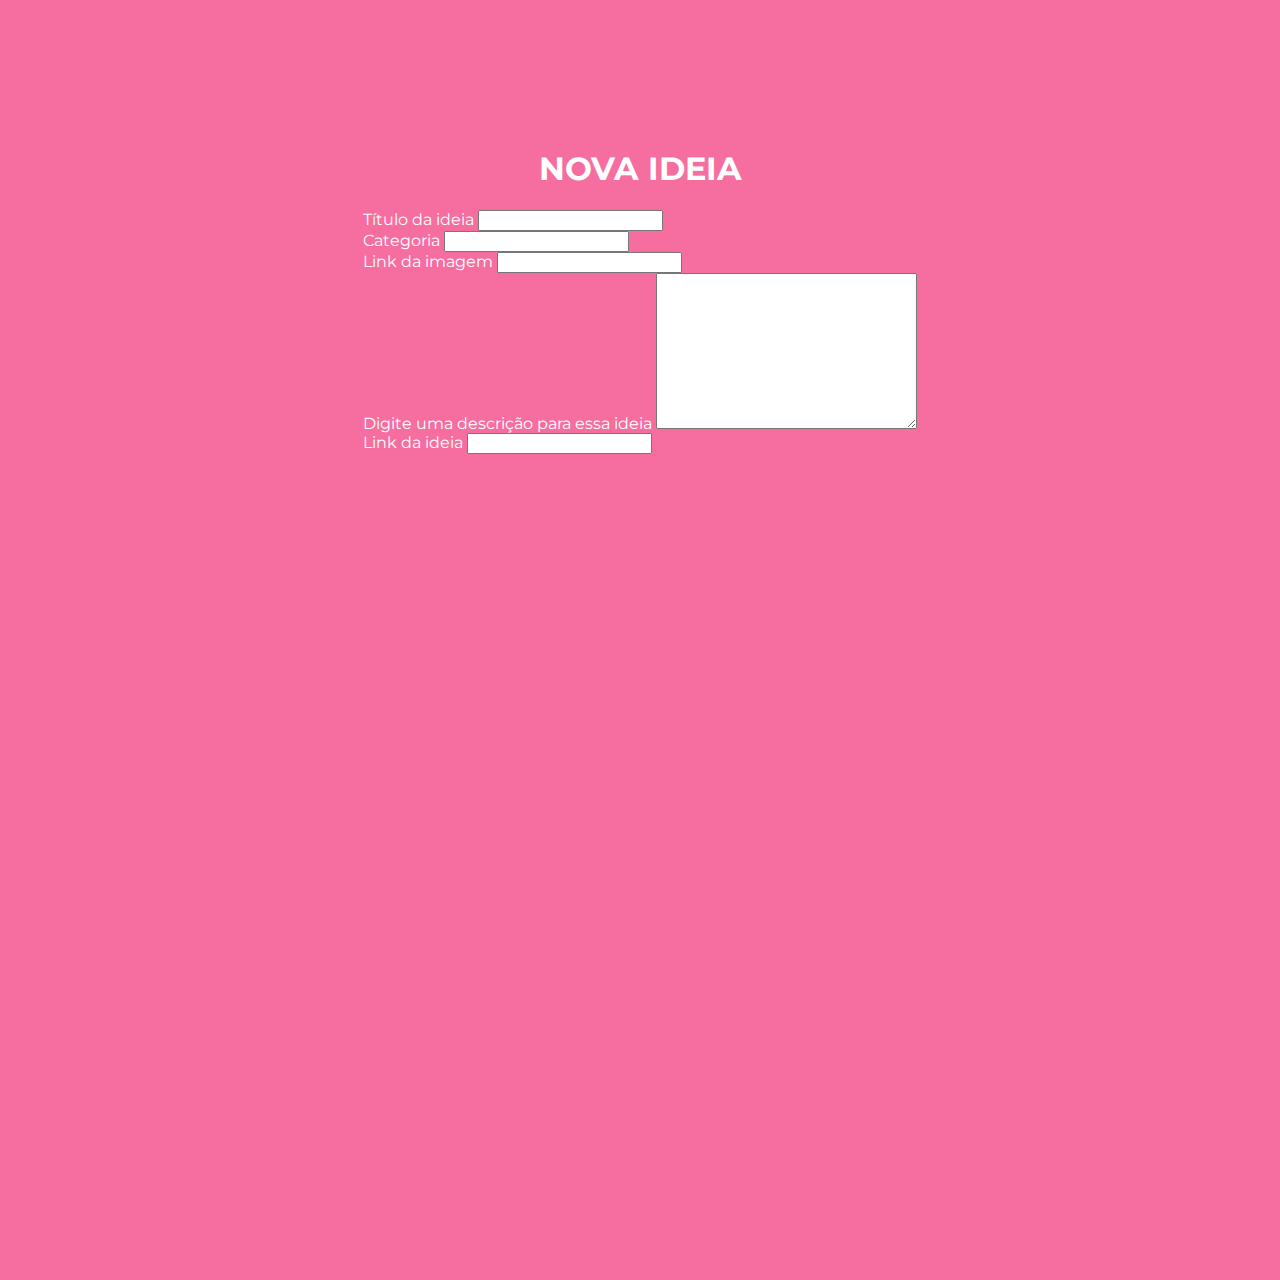
==== index.html @ 9735ec63 "configuring front" ====
<!DOCTYPE html>
<html lang="pt-br">
<head>
    <meta charset="UTF-8">
    <meta name="viewport" content="width=device-width, initial-scale=1.0">
    <title>Caixa Criativa</title>

    <link href="https://fonts.googleapis.com/css2?family=Montserrat:wght@300;400;600;700;900&display=swap" rel="stylesheet">
    <link rel="stylesheet" href="style.css">
</head>

<body>

    <div id="container">

        <section id="intro">

            <header>
                <img src="image/logomarca.png" alt="Imagem da logomarca">
            </header>

            <main>
                <p>Neste momento, ficar em casa é o que podemos fazer para combater essa pandemia! 
        
                </p>
            
                <p>
                    Sabemos que não é fácil. Por isso, criamos esse site para compartilhamento de sugestões de 
                    <strong>leituras sobre coreografias, desafios de ritmo e aulas de dança</strong>.  Ideias de filmes, 
                    livros e vídeos relacionados ao tema também são bem-vindos! 
                </p>
            
                <p>
                    Comece clicando em ver sugestão para ver o conteúdo cadastrado e contribua adicionando sua sugestão 
                </p>
            </main>

            <section id="buttons">
                <button> + Adicionar ideia </button>
                <button class= "fat">Ver ideias</button>
            </section>       

            <footer>Com ❤ <a href="https://zmmarina.github.io/">Zandra Monteiro</a>
            </footer>


        </section>

        <section id="last-ideas">
            <div class="idea">
                <img 
                    src="https://image.flaticon.com/icons/svg/708/708888.svg" 
                    alt="Imagem de sapatilhas de ballet">
                
                <div class="content">
                    <h3>Ballet Clássico</h3>
                    <p>Leitura</p>
                    <div class="description">
                        Um excelente livro para aperfeiçoar a técnica do ballet clássico é “Ballet Clássico - 
                        Fundamentos e Pontos”, da autora Maria Costa. Em suas 346 páginas, ela aborda...
                    </div>
                    <a href="#">Ir para a Ideia</a>
                </div>


            </div>

            <div class="idea">
                <img 
                    src="https://image.flaticon.com/icons/png/512/599/599544.png" 
                    alt="Imagem de dançarina de flamenco">
                
                <div class="content">
                    <h3>Flamenco</h3>
                    <p>Vídeo</p>
                    <div class="description">
                        O canal “Flamenco vive” é uma ótima opção para quem quer maratonar 
                        essa incrível dança no fim de semana. Os vídeos são gravados por profissionais e...
                    </div>
                    <a href="#">Ir para a Ideia</a>
                </div>


            </div>

            <div class="idea">
                <img 
                    src="https://image.flaticon.com/icons/png/512/860/860883.png" 
                    alt="Imagem de casal dançando">
                
                <div class="content">
                    <h3>Dança de Salão</h3>
                    <p>Filme</p>
                    <div class="description">
                        Um bom filme para se assistir com toda família é “Sob a luz da fama”. 
                        Os atores são bailarinos e a dança bem executada. Na trama, a personagem...
                    </div>
                    <a href="#">Ir para a Ideia</a>
                </div>


            </div>


        </section>

    </div>

    <div id="modal">
        <div class="content">
            <h1>Nova Ideia</h1>

            <form action="">

                <div class="input-wrapper">
                    <label for="title">Título da ideia</label>
                    <input type="text" name="title">
                </div>

                <div class="input-wrapper">
                     <label for="category">Categoria</label>
                     <input type="text" name="category">
                </div>

                <div class="input-wrapper">
                    <label for="image">Link da imagem</label>
                    <input type="url" name="image">
                </div>
                
                <div class="input-wrapper">
                    <label for="description">Digite uma descrição para essa ideia</label>
                    <textarea name="description"cols="30" rows="10"></textarea>
                </div>

                <div class="input-wrapper">
                    <label for="link">Link da ideia</label>
                    <input type="url" name="link">
                </div>

                <button>Salvar</button>
        
            </form>

        </div>

        
    </div>
       
    <script src="scripts.js"></script>

</body>
</html>
---- style.css ----
body{
    background: #e5e5e5 ;
    color: #25282B;
    margin: 0;
    font-family: 'Montserrat', sans-serif;
}

.hide{
    display: none;
}

a{
    color: #F66E9F;
    font-weight: bold;
    text-decoration: none;
}

a:hover{
    text-decoration: underline;
}

p, .description{
    font-size: 16px;
    line-height: 24px;
    letter-spacing: 0.1px;
}


#container{
    width: 90%;
    max-width: 980px;
    margin: 40px auto;
    display: flex;
}

#intro{
    width: 300px;
    margin-right: 20px;
}

main{
    margin: 32px 0;    
}

#buttons{
    margin-bottom: 35px;
    display: flex;
    justify-content: space-evenly;

}

button{
    background: none;
    color: #F66E9F;
    border: none;
    font-size: 14px;
    font-weight: bold;
    line-height: 18px;
    letter-spacing: 0.2px;
    cursor: pointer;
    outline: none;
    
}

button:hover{
    text-decoration: underline;
}

button.fat{
    background: #F66E9F;
    color: white;
    width: 150px;
    height: 40px;
    border-radius: 6px;
    box-shadow: 0px 8px 16px rgba(255,0, 92, 0.16);
}

button.fat:hover{
    text-decoration: none;
}

footer{
    text-align: center;
    font-size: 14px;
    font-weight: 400;
    line-height: 18px;
    letter-spacing: 0.2px;

    color: #777;
}

footer a{
    opacity: 0.7;
}

.idea{
    display: flex;
    background-color: #FFF;
    box-shadow: 0 4px 16px -8px rgba(1, 1, 1, 0.1 );
    border-radius: 8px;
    margin-bottom: 32px;
    padding: 32px;
}

.idea img{
    width: 60px;
    height: 60px;
    margin-right: 32px;
}

.idea h3{
    margin: 0;
}

.idea p{
    margin: 8px 0;
    color: #777;
}

.idea .description{
    margin: 16px 0;
}

#modal{
    background: #F66E9F;
    position: absolute;
    top: 0;
    width: 100vw;
    height: 100vw;
    display: flex;
    justify-content: center;
}

#modal .content{
    margin-top: 128px;
    color: white;
}

#modal .content h1{
    text-align: center;
    text-transform: uppercase;
}
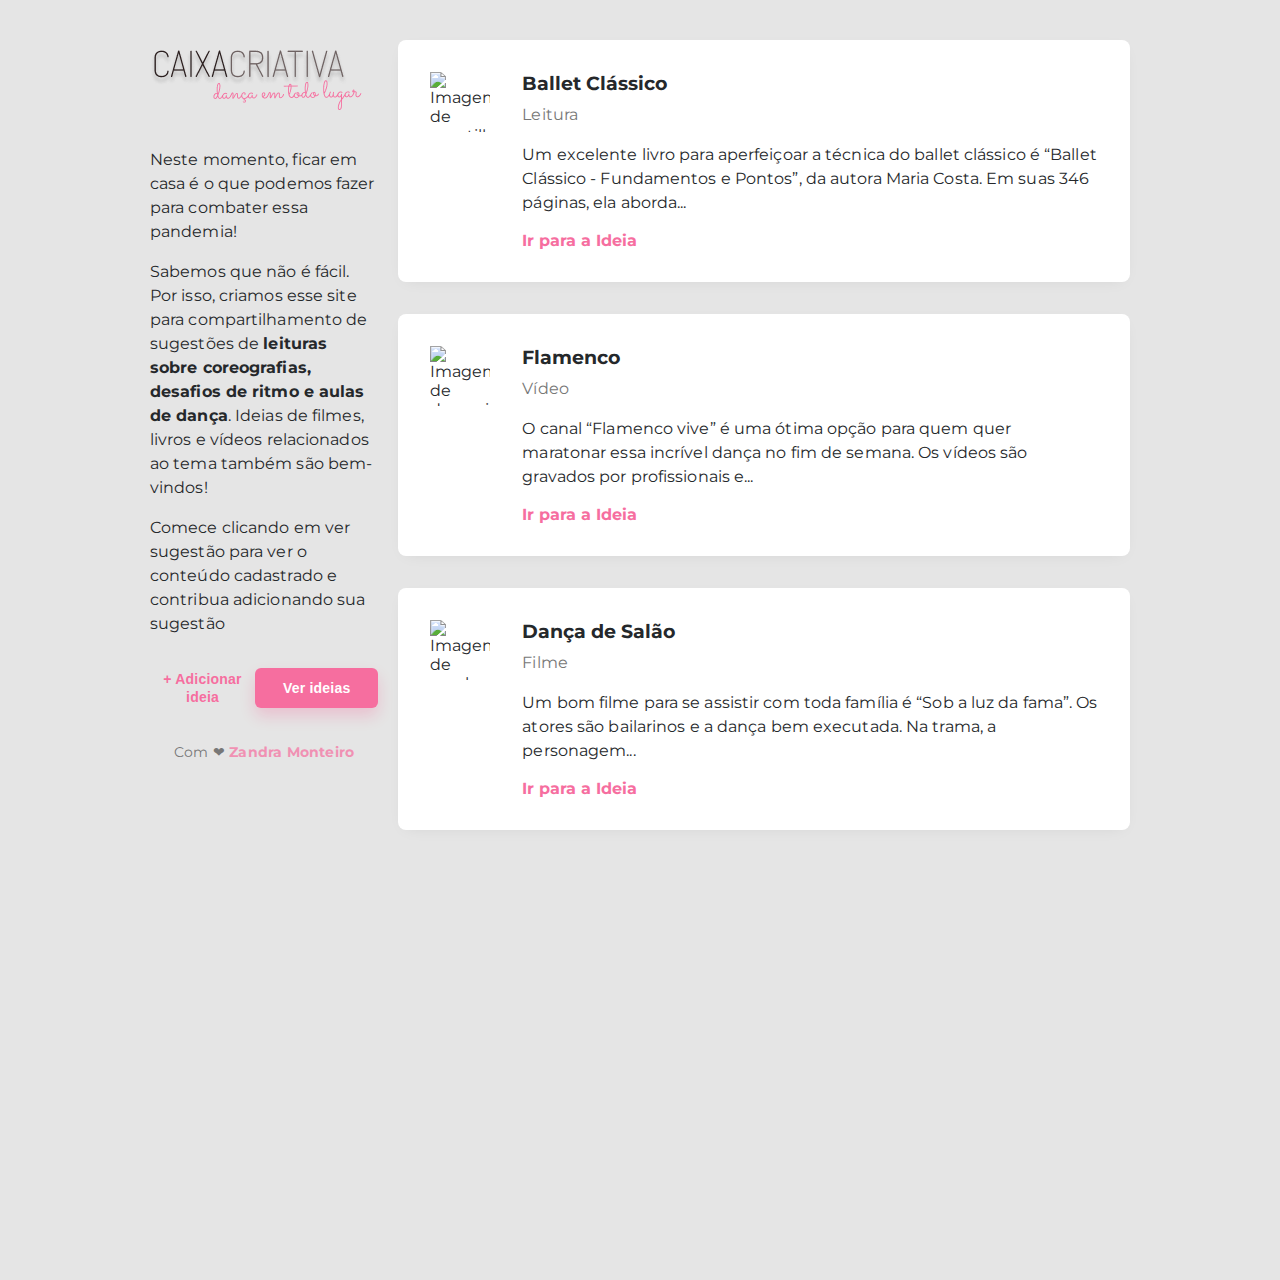
==== commit 76c5dfd5: "First and second pages ok" ====
--- a/index.html
+++ b/index.html
@@ -36,7 +36,7 @@
             </main>
 
             <section id="buttons">
-                <button> + Adicionar ideia </button>
+                <button onclick="onOff()"> + Adicionar ideia </button>
                 <button class= "fat">Ver ideias</button>
             </section>       
 
@@ -106,7 +106,7 @@
 
     </div>
 
-    <div id="modal">
+    <div id="modal" class="hide">
         <div class="content">
             <h1>Nova Ideia</h1>
 
@@ -137,6 +137,7 @@
                     <input type="url" name="link">
                 </div>
 
+                <a href="#" onclick="onOff()">Voltar</a>
                 <button>Salvar</button>
         
             </form>
--- a/style.css
+++ b/style.css
@@ -6,9 +6,6 @@
     font-family: 'Montserrat', sans-serif;
 }
 
-.hide{
-    display: none;
-}
 
 a{
     color: #F66E9F;
@@ -130,6 +127,7 @@
     height: 100vw;
     display: flex;
     justify-content: center;
+    transition: 400ms;
 }
 
 #modal .content{
@@ -142,3 +140,78 @@
     text-transform: uppercase;
 }
 
+#modal form{
+    width: 80%;
+    max-width: 800px;
+    margin: 0 auto;
+    display: grid;
+    grid-template-columns: 1fr 1fr;
+    gap: 20px;
+}
+
+.content form div:nth-child(3),
+.content form div:nth-child(4),
+.content form div:nth-child(5){
+    grid-column: span 2;
+}
+
+form input, form textarea{
+    width: 100%;
+    padding: 12px;
+    box-sizing: border-box;
+    border-radius: 6px;
+    border: 1px solid rgba(141, 25, 52, 0.5);
+    outline: none;
+    font-size: 16px;
+
+}
+
+form label{
+    font-weight: 600px;
+    line-height: 32px;
+    letter-spacing: 0.8px;
+}
+
+form a{
+    background-color: #ffffff22;
+    color: white;
+    width: 150px;
+    height: 40px;
+    border-radius: 6px;
+    font-size: 14x;
+    font-weight: bold;
+    display: flex;
+    align-items: center;
+    justify-content: center;
+    align-self: end;
+    transition: 400ms;
+
+}
+
+form a:hover{
+    background: #fff;
+    color: #F66E9F;
+}
+
+form button{
+    background: white;
+    width: 150px;
+    height: 40px;
+    border-radius: 6px;
+    cursor: pointer;
+    margin-top: 32px;
+    grid-column: 2;
+    justify-self: end;
+    transition: 400ms;
+}
+
+form button:hover{
+    background-color: #0984e3;
+    color: white;
+    text-decoration: none;
+}
+
+#modal.hide{
+    opacity: 0;
+    visibility: hidden;
+}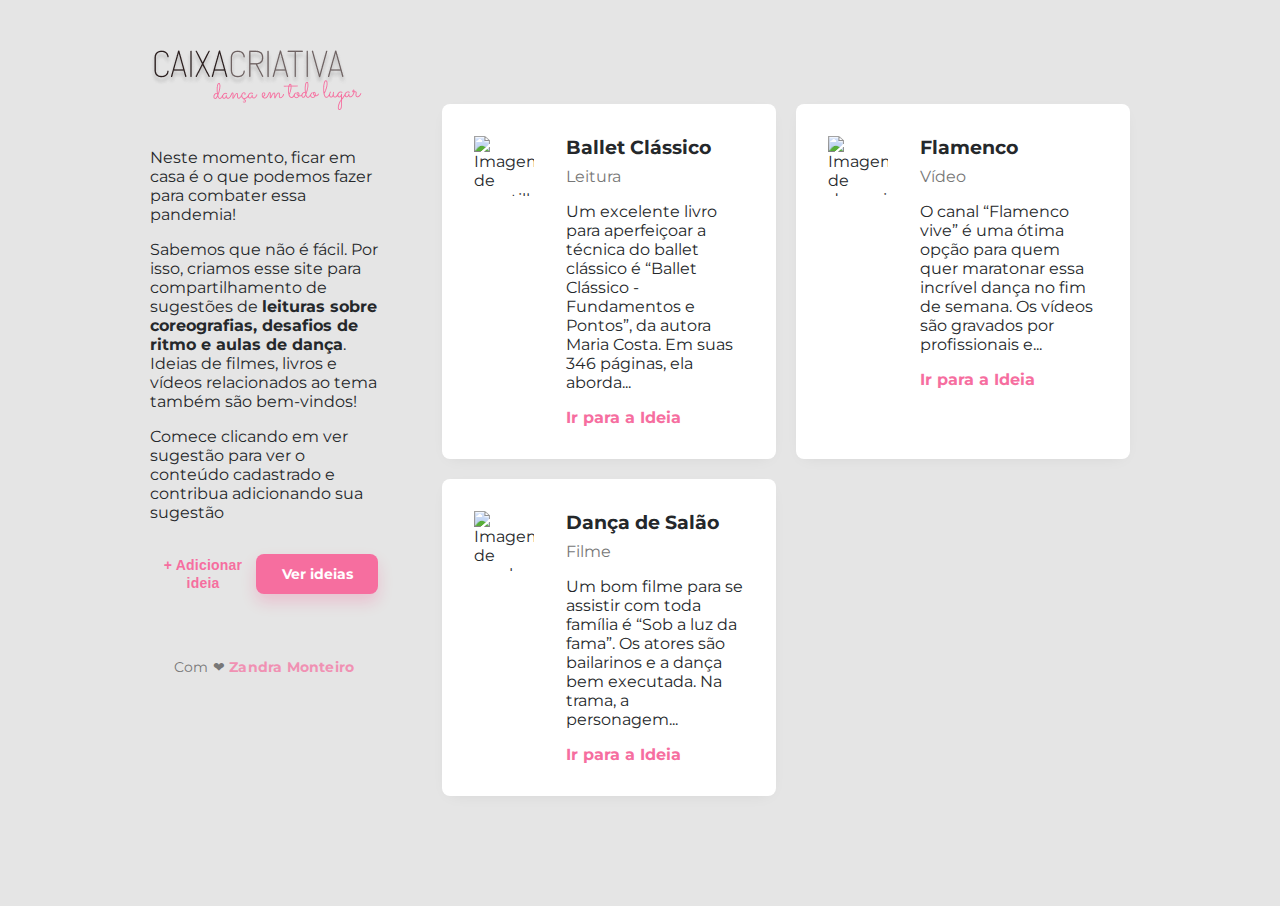
==== commit d399185d: "all layouts added" ====
--- a/index.html
+++ b/index.html
@@ -16,7 +16,10 @@
         <section id="intro">
 
             <header>
-                <img src="image/logomarca.png" alt="Imagem da logomarca">
+                <a href="index.html">
+                <img src="image/logomarca.png" alt="Imagem da logomarca">   
+                </a>
+               
             </header>
 
             <main>
@@ -37,16 +40,17 @@
 
             <section id="buttons">
                 <button onclick="onOff()"> + Adicionar ideia </button>
-                <button class= "fat">Ver ideias</button>
+                <a href="ideias.html" class= "button">Ver ideias</a>
             </section>       
 
-            <footer>Com ❤ <a href="https://zmmarina.github.io/">Zandra Monteiro</a>
+            <footer>
+                Com ❤ <a href="https://zmmarina.github.io/" target="_blank">Zandra Monteiro</a>
             </footer>
 
 
         </section>
 
-        <section id="last-ideas">
+        <section id="ideas">
             <div class="idea">
                 <img 
                     src="https://image.flaticon.com/icons/svg/708/708888.svg" 
--- a/style.css
+++ b/style.css
@@ -6,6 +6,9 @@
     font-family: 'Montserrat', sans-serif;
 }
 
+body.hideScroll{
+    overflow: hidden;
+}
 
 a{
     color: #F66E9F;
@@ -17,12 +20,31 @@
     text-decoration: underline;
 }
 
-p, .description{
+p .description{
     font-size: 16px;
     line-height: 24px;
     letter-spacing: 0.1px;
 }
 
+.button{
+    background: #F66E9F;
+    color: white;
+    width: 150px;
+    height: 40px;
+    font-size: 14px;
+    font-weight: bold;
+    border-radius: 8px;
+    display: flex;
+    align-items: center;
+    justify-content: center;
+    box-shadow: 0px 8px 16px rgba(255,0, 92, 0.16);
+    
+}
+
+.button:hover{
+    background-color: #0984e3;
+    text-decoration: none;
+}
 
 #container{
     width: 90%;
@@ -33,7 +55,7 @@
 
 #intro{
     width: 300px;
-    margin-right: 20px;
+    margin-right: 64px;
 }
 
 main{
@@ -62,19 +84,6 @@
 
 button:hover{
     text-decoration: underline;
-}
-
-button.fat{
-    background: #F66E9F;
-    color: white;
-    width: 150px;
-    height: 40px;
-    border-radius: 6px;
-    box-shadow: 0px 8px 16px rgba(255,0, 92, 0.16);
-}
-
-button.fat:hover{
-    text-decoration: none;
 }
 
 footer{
@@ -123,15 +132,20 @@
     background: #F66E9F;
     position: absolute;
     top: 0;
-    width: 100vw;
-    height: 100vw;
+    bottom: 0;
+    right: 0;
+    left: 0;
     display: flex;
     justify-content: center;
     transition: 400ms;
 }
 
+#modal.addScroll{
+    overflow: auto;
+}
+
 #modal .content{
-    margin-top: 128px;
+    margin-top: 15%;
     color: white;
 }
 
@@ -143,7 +157,7 @@
 #modal form{
     width: 80%;
     max-width: 800px;
-    margin: 0 auto;
+    margin: 0 auto 15%;
     display: grid;
     grid-template-columns: 1fr 1fr;
     gap: 20px;
@@ -211,7 +225,74 @@
     text-decoration: none;
 }
 
+
 #modal.hide{
     opacity: 0;
     visibility: hidden;
+}
+
+/*IDEIA.HTML*/
+
+#page-ideas #container{
+    display: block;
+}
+#page-ideas header{
+    display: flex;
+    justify-content: space-between;
+}
+
+#page-ideas nav{
+    display: flex;
+    align-items: center;
+}
+
+#page-ideas nav li{
+    list-style: none;
+    margin-right: 16px;
+}
+
+#page-ideas nav li a{
+    color: #25282B;
+}
+
+#page-ideas nav li a.button{
+    color:white;
+}
+
+
+
+#page-ideas nav li:last-child{
+    margin: 0;
+   
+}
+
+
+section#title{
+    text-align: center;
+}
+
+section#title p{
+   opacity: 0.7;
+   margin: 0;
+}
+
+section#title h1{
+    margin: 0;
+    font-size: 28px;
+}
+
+section#ideas{
+    display: grid;
+    grid-template-columns: 1fr 1fr;
+    gap: 20px;
+}
+
+section#ideas .idea{
+    margin: 0;
+}
+
+section#title, 
+section#ideas,
+footer{
+    margin-top: 64px;
 }